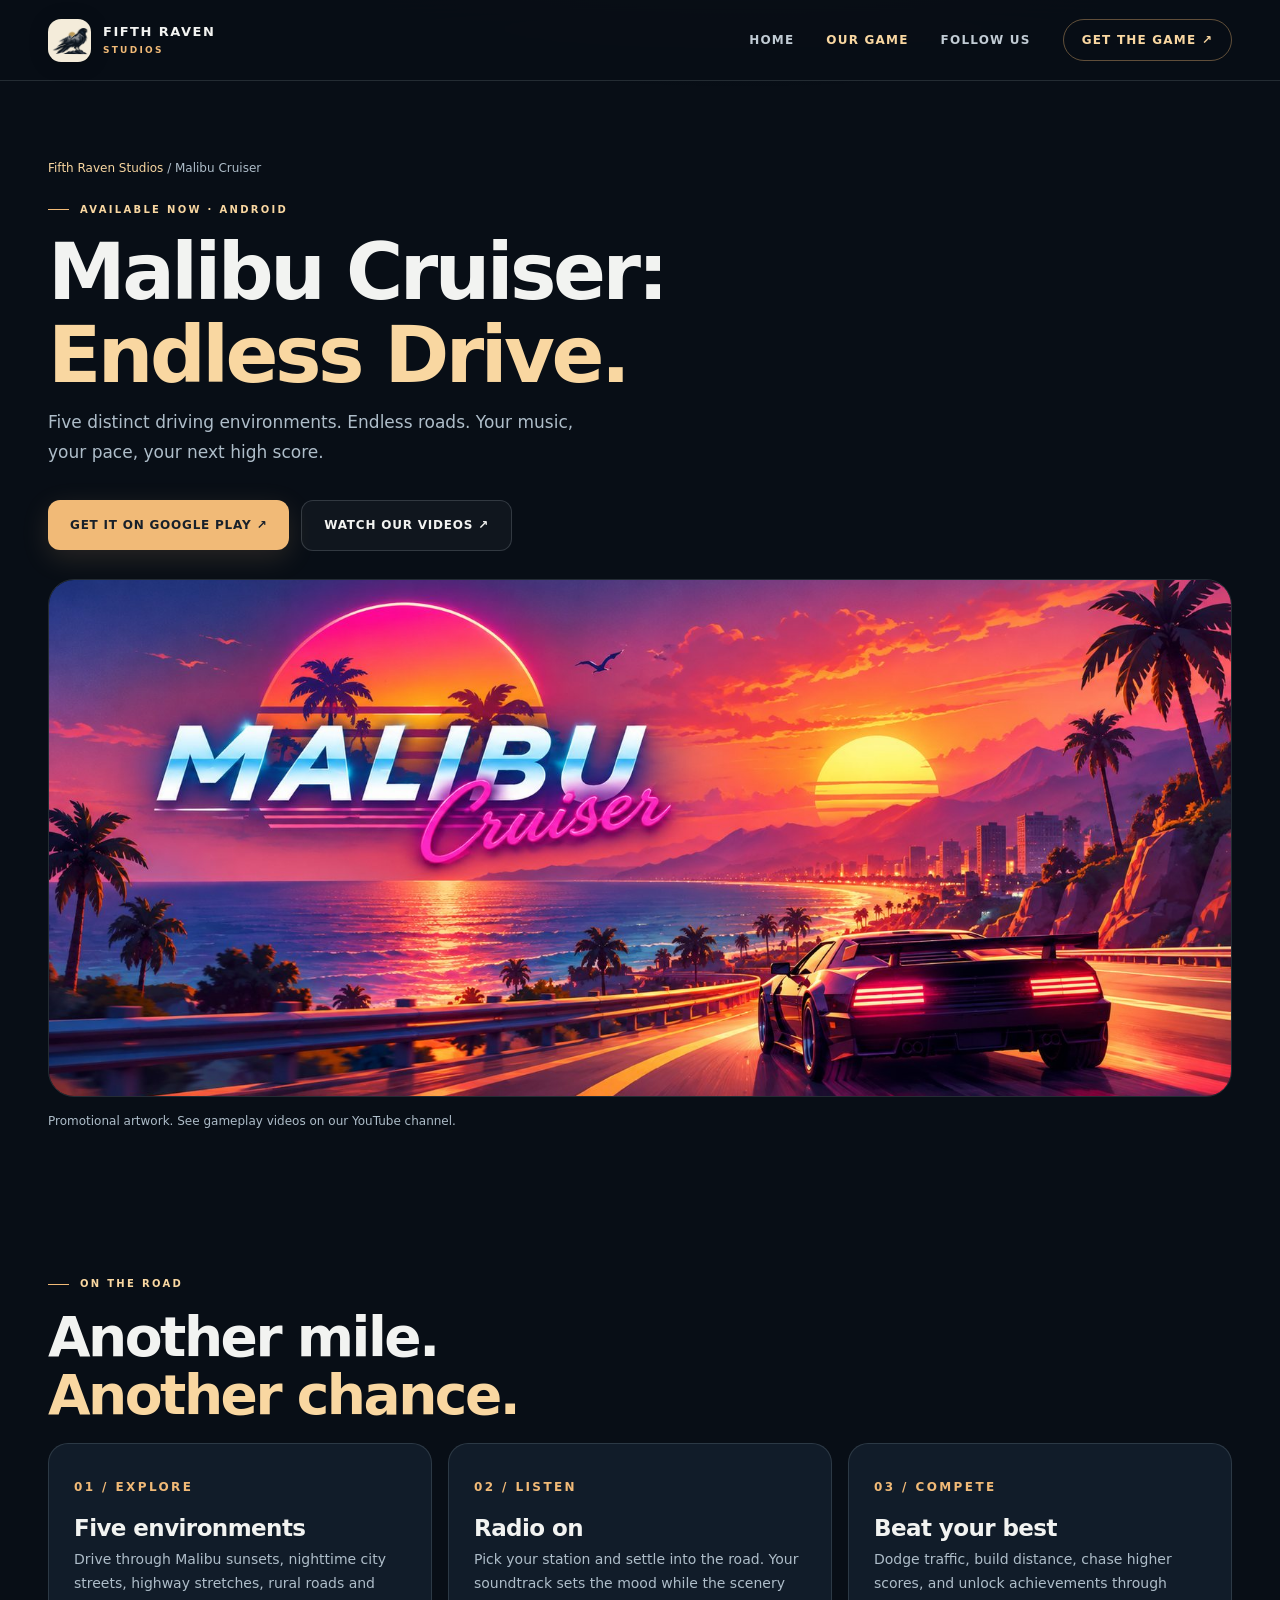
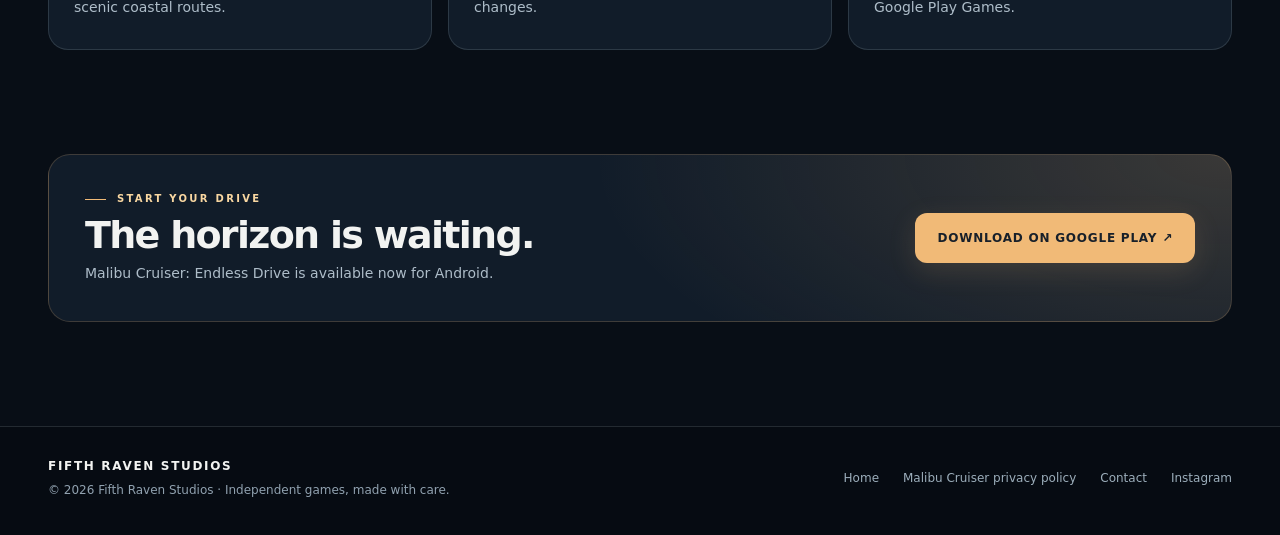
==== games/malibu-cruiser/index.html @ c34f34d5 "Add files via upload" ====
<!doctype html>
<html lang="en"><head>
<meta charset="utf-8"><meta name="viewport" content="width=device-width, initial-scale=1"><meta name="theme-color" content="#080e16">
<meta name="description" content="Malibu Cruiser: Endless Drive by Fifth Raven Studios — an atmospheric Android endless driving game with five environments, radio stations, leaderboards and achievements.">
<meta property="og:type" content="website"><meta property="og:title" content="Malibu Cruiser: Endless Drive — Fifth Raven Studios"><meta property="og:description" content="Cruise, dodge traffic, and chase the horizon in Malibu Cruiser. Available now on Google Play."><meta property="og:image" content="https://fifthraven-studios.github.io/assets/malibu-cover.jpg"><meta property="og:url" content="https://fifthraven-studios.github.io/games/malibu-cruiser/">
<link rel="canonical" href="https://fifthraven-studios.github.io/games/malibu-cruiser/"><link rel="icon" href="/assets/icon-32.png" sizes="32x32"><link rel="stylesheet" href="/assets/style.css">
<title>Malibu Cruiser: Endless Drive — Fifth Raven Studios</title>
</head><body>
<header class="site-header"><div class="container nav"><a class="brand" href="/" aria-label="Fifth Raven Studios home"><img class="brand-icon" src="/assets/icon-192.png" alt="" width="43" height="43"><span class="brand-text"><span>FIFTH RAVEN</span><span>STUDIOS</span></span></a><nav class="nav-links" aria-label="Main navigation"><a href="/">Home</a><a href="/#games" aria-current="page">Our game</a><a href="/#links">Follow us</a><a class="nav-cta" href="https://play.google.com/store/apps/details?id=com.fifthraven.malibucruiser" target="_blank" rel="noopener noreferrer">Get the game ↗</a></nav><details class="mobile-nav"><summary>Menu ☰</summary><nav class="mobile-menu" aria-label="Mobile navigation"><a href="/">Home</a><a href="/#links">Follow us</a><a href="/privacy/malibu-cruiser/">Privacy policy</a></nav></details></div></header>
<main><section class="container game-hero"><div class="breadcrumbs"><a href="/">Fifth Raven Studios</a> / Malibu Cruiser</div><div class="eyebrow">Available now · Android</div><h1>Malibu Cruiser:<br><span class="gold">Endless Drive.</span></h1><p class="lead">Five distinct driving environments. Endless roads. Your music, your pace, your next high score.</p><div class="btn-row"><a class="btn btn-primary" href="https://play.google.com/store/apps/details?id=com.fifthraven.malibucruiser" target="_blank" rel="noopener noreferrer">Get it on Google Play ↗</a><a class="btn btn-ghost" href="https://www.youtube.com/@FifthRavenStudios" target="_blank" rel="noopener noreferrer">Watch our videos ↗</a></div><div class="wide-banner"><img src="/assets/malibu-cover.jpg" alt="Malibu Cruiser promotional art showing a sunset coastline and a car on a winding highway" width="1640" height="980"></div><p class="soft" style="font-size:12px">Promotional artwork. See gameplay videos on our YouTube channel.</p></section>
<section class="container section"><div class="eyebrow">On the road</div><h2>Another mile.<br><span class="gold">Another chance.</span></h2><div class="features"><article class="feature-card"><span class="number">01 / EXPLORE</span><h3>Five environments</h3><p>Drive through Malibu sunsets, nighttime city streets, highway stretches, rural roads and scenic coastal routes.</p></article><article class="feature-card"><span class="number">02 / LISTEN</span><h3>Radio on</h3><p>Pick your station and settle into the road. Your soundtrack sets the mood while the scenery changes.</p></article><article class="feature-card"><span class="number">03 / COMPETE</span><h3>Beat your best</h3><p>Dodge traffic, build distance, chase higher scores, and unlock achievements through Google Play Games.</p></article></div></section>
<section class="container section" style="padding-top:0"><div class="cta-strip"><div><div class="eyebrow">Start your drive</div><h2>The horizon is waiting.</h2><p>Malibu Cruiser: Endless Drive is available now for Android.</p></div><a class="btn btn-primary" href="https://play.google.com/store/apps/details?id=com.fifthraven.malibucruiser" target="_blank" rel="noopener noreferrer">Download on Google Play ↗</a></div></section></main>
<footer class="site-footer"><div class="container footer-inner"><div class="footer-left"><strong>FIFTH RAVEN STUDIOS</strong>© 2026 Fifth Raven Studios · Independent games, made with care.</div><nav class="footer-links" aria-label="Footer"><a href="/">Home</a><a href="/privacy/malibu-cruiser/">Malibu Cruiser privacy policy</a><a href="mailto:fifthraven.studios@gmail.com">Contact</a><a href="https://www.instagram.com/fifthraven.studios/" target="_blank" rel="noopener noreferrer">Instagram</a></nav></div></footer>
</body></html>
---- assets/style.css ----
:root{
 color-scheme:dark; --bg:#080e16;--bg2:#0c1520;--panel:#111c29;--panel2:#162332;--line:rgba(201,217,226,.15);--text:#f2f3f1;--muted:#aebdc9;--gold:#f1ba77;--gold2:#f9d7a1;--mint:#8dcdb9;--radius:24px;--page:1184px;
}
*,*::before,*::after{box-sizing:border-box}
html{scroll-behavior:smooth}
body{margin:0;font-family:Inter,ui-sans-serif,system-ui,-apple-system,BlinkMacSystemFont,"Segoe UI",sans-serif;background:var(--bg);color:var(--text);line-height:1.56;-webkit-font-smoothing:antialiased}
body:before{content:"";position:fixed;pointer-events:none;inset:0;background:radial-gradient(ellipse 80% 38% at 58% -16%,rgba(87,128,151,.18),transparent 68%);z-index:-1}
::selection{background:var(--gold);color:var(--bg)}
a{color:inherit;text-decoration:none}
a:hover{color:var(--gold2)}
button,a{ -webkit-tap-highlight-color:transparent}
:focus-visible{outline:3px solid var(--gold);outline-offset:4px;border-radius:5px}
img{max-width:100%;display:block}
.container{width:min(calc(100% - 44px),var(--page));margin-inline:auto}
header.site-header{position:sticky;top:0;z-index:50;background:rgba(8,14,22,.9);backdrop-filter:blur(16px);border-bottom:1px solid var(--line)}
.nav{min-height:80px;display:flex;align-items:center;justify-content:space-between;gap:22px}
.brand{display:flex;align-items:center;gap:12px;flex:0 0 auto}
.brand-icon{height:43px;width:43px;object-fit:cover;border-radius:13px;box-shadow:0 2px 20px rgba(0,0,0,.2)}
.brand-text{display:flex;flex-direction:column;line-height:1.13;letter-spacing:.115em;font-size:13px;font-weight:850}
.brand-text span:last-child{letter-spacing:.25em;font-size:9px;font-weight:600;color:var(--gold);margin-top:6px}
.nav-links{display:flex;align-items:center;gap:32px}
.nav-links a{font-weight:600;font-size:12px;letter-spacing:.1em;text-transform:uppercase;color:#c1cbd4;transition:color .2s}
.nav-links a:hover,.nav-links a[aria-current=page]{color:var(--gold2)}
.nav-cta{padding:11px 18px;border:1px solid rgba(241,186,119,.38);border-radius:999px!important;color:var(--gold2)!important}
.mobile-nav{display:none;position:relative}
.mobile-nav summary{list-style:none;cursor:pointer;padding:10px 16px;background:var(--panel);border:1px solid var(--line);border-radius:10px;font-size:13px;font-weight:700}
.mobile-nav summary::-webkit-details-marker{display:none}
.mobile-menu{position:absolute;right:0;top:46px;width:210px;display:grid;gap:0;padding:8px;background:var(--panel2);border:1px solid var(--line);border-radius:14px;box-shadow:0 15px 40px #0007}
.mobile-menu a{padding:12px;font-weight:650;font-size:13px;border-radius:8px}.mobile-menu a:hover{background:#263445}
.eyebrow{display:flex;align-items:center;gap:11px;text-transform:uppercase;letter-spacing:.23em;font-weight:800;font-size:10px;color:var(--gold2)}
.eyebrow:before{content:"";width:21px;height:1px;background:var(--gold)}
h1,h2,h3,p{margin-top:0}
h1,h2,h3{line-height:1.06;letter-spacing:-.045em}
h1{font-size:clamp(45px,6.1vw,93px);font-weight:840;margin:24px 0 26px}
h2{font-size:clamp(32px,4.3vw,55px);font-weight:815;margin:16px 0 18px}
h3{font-size:23px;font-weight:780;letter-spacing:-.025em;margin-bottom:8px}
.lead{font-size:17px;line-height:1.8;color:var(--muted);max-width:550px}
.soft{color:var(--muted)}
.gold{color:var(--gold2)}
.mint{color:var(--mint)}
.btn{display:inline-flex;align-items:center;justify-content:center;gap:11px;padding:15px 22px;border-radius:12px;font-weight:800;font-size:12px;letter-spacing:.065em;text-transform:uppercase;min-height:50px;transition:transform .2s,background .2s,border .2s;white-space:nowrap}
.btn:hover{transform:translateY(-2px);color:inherit}
.btn-primary{background:var(--gold);color:#18202a;box-shadow:0 8px 28px rgba(241,186,119,.14)}
.btn-primary:hover{background:var(--gold2);color:#18202a}
.btn-ghost{background:rgba(255,255,255,.035);border:1px solid rgba(220,232,240,.17);color:var(--text)}
.btn-ghost:hover{border-color:var(--gold)}
.btn svg,.social-icon svg{width:19px;height:19px;flex-shrink:0}
.btn-row{display:flex;align-items:center;gap:12px;flex-wrap:wrap;margin-top:32px}
.hero{display:grid;grid-template-columns:.96fr 1.04fr;gap:45px;align-items:center;padding:100px 0 100px}
.hero h1 span{display:block}
.hero .lead{margin-bottom:0}
.hero-art{position:relative;min-height:480px;isolation:isolate}
.hero-art::after{content:"";position:absolute;inset:20px -12px -15px 23px;border:1px solid rgba(241,186,119,.25);border-radius:32px;z-index:-1}
.poster{position:absolute;inset:0;border-radius:25px;background:#1e243b;overflow:hidden;box-shadow:0 28px 80px rgba(0,0,0,.40)}
.poster img{width:100%;height:100%;object-fit:cover;object-position:62% center}
.poster:after{content:"";position:absolute;inset:0;background:linear-gradient(0deg,rgba(6,10,18,.88) 0%,transparent 50%)}
.poster-sticker{position:absolute;z-index:2;top:22px;left:22px;background:rgba(8,14,22,.76);border:1px solid rgba(255,255,255,.2);border-radius:999px;padding:9px 13px;font-size:10px;font-weight:780;letter-spacing:.16em;text-transform:uppercase;backdrop-filter:blur(9px)}
.poster-bottom{position:absolute;z-index:2;bottom:28px;left:27px;right:24px;display:flex;justify-content:space-between;gap:10px;align-items:end}
.poster-bottom strong{font-size:24px;letter-spacing:-.035em}.poster-bottom small{display:block;color:#d6dee5;font-size:12px;margin-top:4px}
.circle-arrow{width:43px;height:43px;flex:0 0 43px;border:1px solid #ffffff8c;border-radius:50%;display:grid;place-items:center;background:rgba(255,255,255,.1);font-size:22px}
.metrics{padding:22px 0 28px;border-top:1px solid var(--line);border-bottom:1px solid var(--line);display:flex;gap:35px;justify-content:space-between}
.metric{display:flex;align-items:center;gap:14px}.metric-value{font-size:25px;font-weight:850;color:var(--gold2)}.metric-copy{font-size:11px;line-height:1.55;text-transform:uppercase;letter-spacing:.12em;color:var(--muted);font-weight:650}
.section{padding:104px 0}
.section-heading{display:flex;align-items:flex-end;justify-content:space-between;gap:25px;margin-bottom:30px}.section-heading p{color:var(--muted);max-width:340px;font-size:14px;margin:0 0 10px}
.game-feature{display:grid;grid-template-columns:1.12fr .88fr;min-height:480px;border:1px solid var(--line);border-radius:26px;overflow:hidden;background:var(--panel)}
.game-img{position:relative;min-height:390px}.game-img img{width:100%;height:100%;object-fit:cover;object-position:center}
.game-img:after{content:"";position:absolute;inset:0;background:linear-gradient(0deg,rgba(5,9,14,.43),transparent 65%)}
.game-copy{padding:clamp(25px,4vw,58px);display:flex;flex-direction:column;justify-content:center}
.game-copy .label{color:var(--mint);font-weight:800;text-transform:uppercase;letter-spacing:.2em;font-size:11px;margin-bottom:18px}
.game-copy p{color:var(--muted);line-height:1.75;margin-bottom:12px}
.pills{display:flex;gap:8px;flex-wrap:wrap;margin-top:15px}.pill{border:1px solid rgba(255,255,255,.13);color:#ccd9e0;border-radius:50px;padding:7px 11px;font-size:11px;letter-spacing:.025em}
.game-copy .btn-row{margin-top:24px}
.link-grid{display:grid;grid-template-columns:repeat(2,1fr);gap:15px}
.social-link{display:flex;align-items:center;gap:16px;min-height:92px;border:1px solid var(--line);border-radius:17px;padding:18px 21px;background:linear-gradient(124deg,rgba(255,255,255,.035),rgba(255,255,255,.015));transition:transform .2s,border-color .2s}
.social-link:hover{transform:translateY(-3px);border-color:rgba(241,186,119,.5);color:var(--text)}
.social-icon{width:50px;height:50px;flex:0 0 50px;display:grid;place-items:center;border:1px solid var(--line);border-radius:13px;background:#1b2838;color:var(--gold2)}
.social-icon svg{width:23px;height:23px}
.social-copy{flex:1}.social-copy strong{display:block;font-size:16px;line-height:1.25}.social-copy small{display:block;font-size:12px;color:var(--muted);margin-top:5px;word-break:break-word}.social-arrow{font-size:22px;color:var(--gold)}
.about{display:grid;grid-template-columns:1fr .82fr;align-items:center;gap:66px}
.about-art{padding:36px;background:linear-gradient(140deg,#f4eee0,#e2dfd1);border-radius:26px;min-height:280px;display:grid;place-items:center;overflow:hidden}
.about-art img{width:100%;max-height:260px;object-fit:contain}
.about p{color:var(--muted);font-size:15px;line-height:1.8}
.about .emphasis{color:var(--text);font-weight:650}
footer.site-footer{border-top:1px solid var(--line);padding:30px 0 36px;background:#060b12}
.footer-inner{display:flex;justify-content:space-between;gap:25px;align-items:center}
.footer-left{font-size:12px;color:#91a2b0}.footer-left strong{font-size:12px;display:block;letter-spacing:.14em;color:var(--text);margin-bottom:5px}
.footer-links{display:flex;gap:24px;flex-wrap:wrap}.footer-links a{font-size:12px;color:#9caebb}.footer-links a:hover{color:var(--gold)}
.game-hero{padding:78px 0 30px}.breadcrumbs{font-size:12px;color:var(--muted);margin-bottom:24px}.breadcrumbs a{color:var(--gold2)}
.game-hero h1{margin:14px 0 10px;max-width:900px}.game-hero .lead{margin:0 0 20px}
.wide-banner{aspect-ratio:16/7;min-height:280px;border-radius:26px;overflow:hidden;border:1px solid var(--line);margin:28px 0 15px}.wide-banner img{width:100%;height:100%;object-fit:cover;object-position:center}
.features{display:grid;grid-template-columns:repeat(3,1fr);gap:16px}.feature-card{border:1px solid var(--line);border-radius:20px;padding:30px 25px;background:var(--panel)}.feature-card .number{color:var(--gold);font-weight:850;font-size:12px;letter-spacing:.2em}.feature-card h3{margin-top:17px}.feature-card p{color:var(--muted);font-size:14px;line-height:1.7;margin-bottom:0}
.cta-strip{border:1px solid rgba(241,186,119,.2);border-radius:22px;padding:36px;background:radial-gradient(ellipse 60% 190% at 100% 0%,rgba(241,186,119,.18),transparent 90%),var(--panel);display:flex;align-items:center;gap:30px;justify-content:space-between}.cta-strip h2{font-size:clamp(24px,3vw,38px);margin:8px 0}.cta-strip p{font-size:14px;color:var(--muted);margin:0}
.legal{max-width:800px;padding:65px 0 110px}.legal h1{font-size:clamp(36px,5vw,65px)}.legal p{color:var(--muted);line-height:1.8}
.visually-hidden{position:absolute!important;clip:rect(0,0,0,0);height:1px;width:1px;overflow:hidden;white-space:nowrap}
@media(max-width:1040px){.hero{gap:32px}.hero-art{min-height:440px}.about{gap:35px}.game-feature{grid-template-columns:1fr 1fr}}
@media(max-width:800px){.container{width:min(calc(100% - 32px),var(--page))}.nav{min-height:70px}.nav-links{display:none}.mobile-nav{display:block}.hero{grid-template-columns:1fr;padding:60px 0 52px;gap:40px}.hero h1{font-size:clamp(50px,9vw,73px)}.hero-art{min-height:380px}.metrics{flex-wrap:wrap;gap:20px}.metric{flex:1 1 170px}.section{padding:76px 0}.game-feature{grid-template-columns:1fr}.game-img{min-height:350px}.game-copy{padding:35px}.about{grid-template-columns:1fr}.about-art{order:2}.features{grid-template-columns:1fr}.footer-inner{align-items:flex-start;flex-direction:column}}
@media(max-width:580px){.brand-text{font-size:12px}.brand-icon{width:39px;height:39px}.hero{padding:48px 0 45px}.hero h1{font-size:clamp(47px,11.3vw,68px);margin:19px 0}.hero .lead{font-size:15px;line-height:1.75}.hero-art{min-height:350px}.poster-bottom strong{font-size:21px}.metrics{gap:14px;padding:22px 0}.metric{flex:1 1 110px;align-items:flex-start;gap:10px}.metric-value{font-size:19px}.metric-copy{font-size:9px}.section{padding:65px 0}.section-heading{display:block}.section-heading p{margin-top:8px}.link-grid{grid-template-columns:1fr}.social-link{min-height:76px;padding:13px 15px}.social-icon{width:45px;height:45px;flex-basis:45px}.about-art{padding:15px;min-height:210px}.wide-banner{min-height:200px;aspect-ratio:4/3}.game-hero{padding:48px 0 15px}.game-hero h1{font-size:clamp(48px,10vw,68px)}.cta-strip{align-items:flex-start;flex-direction:column;padding:26px}.btn-row .btn{width:100%}.btn{font-size:11px}.game-img{min-height:260px}}
@media(prefers-reduced-motion:reduce){html{scroll-behavior:auto}.btn,.social-link{transition:none}}
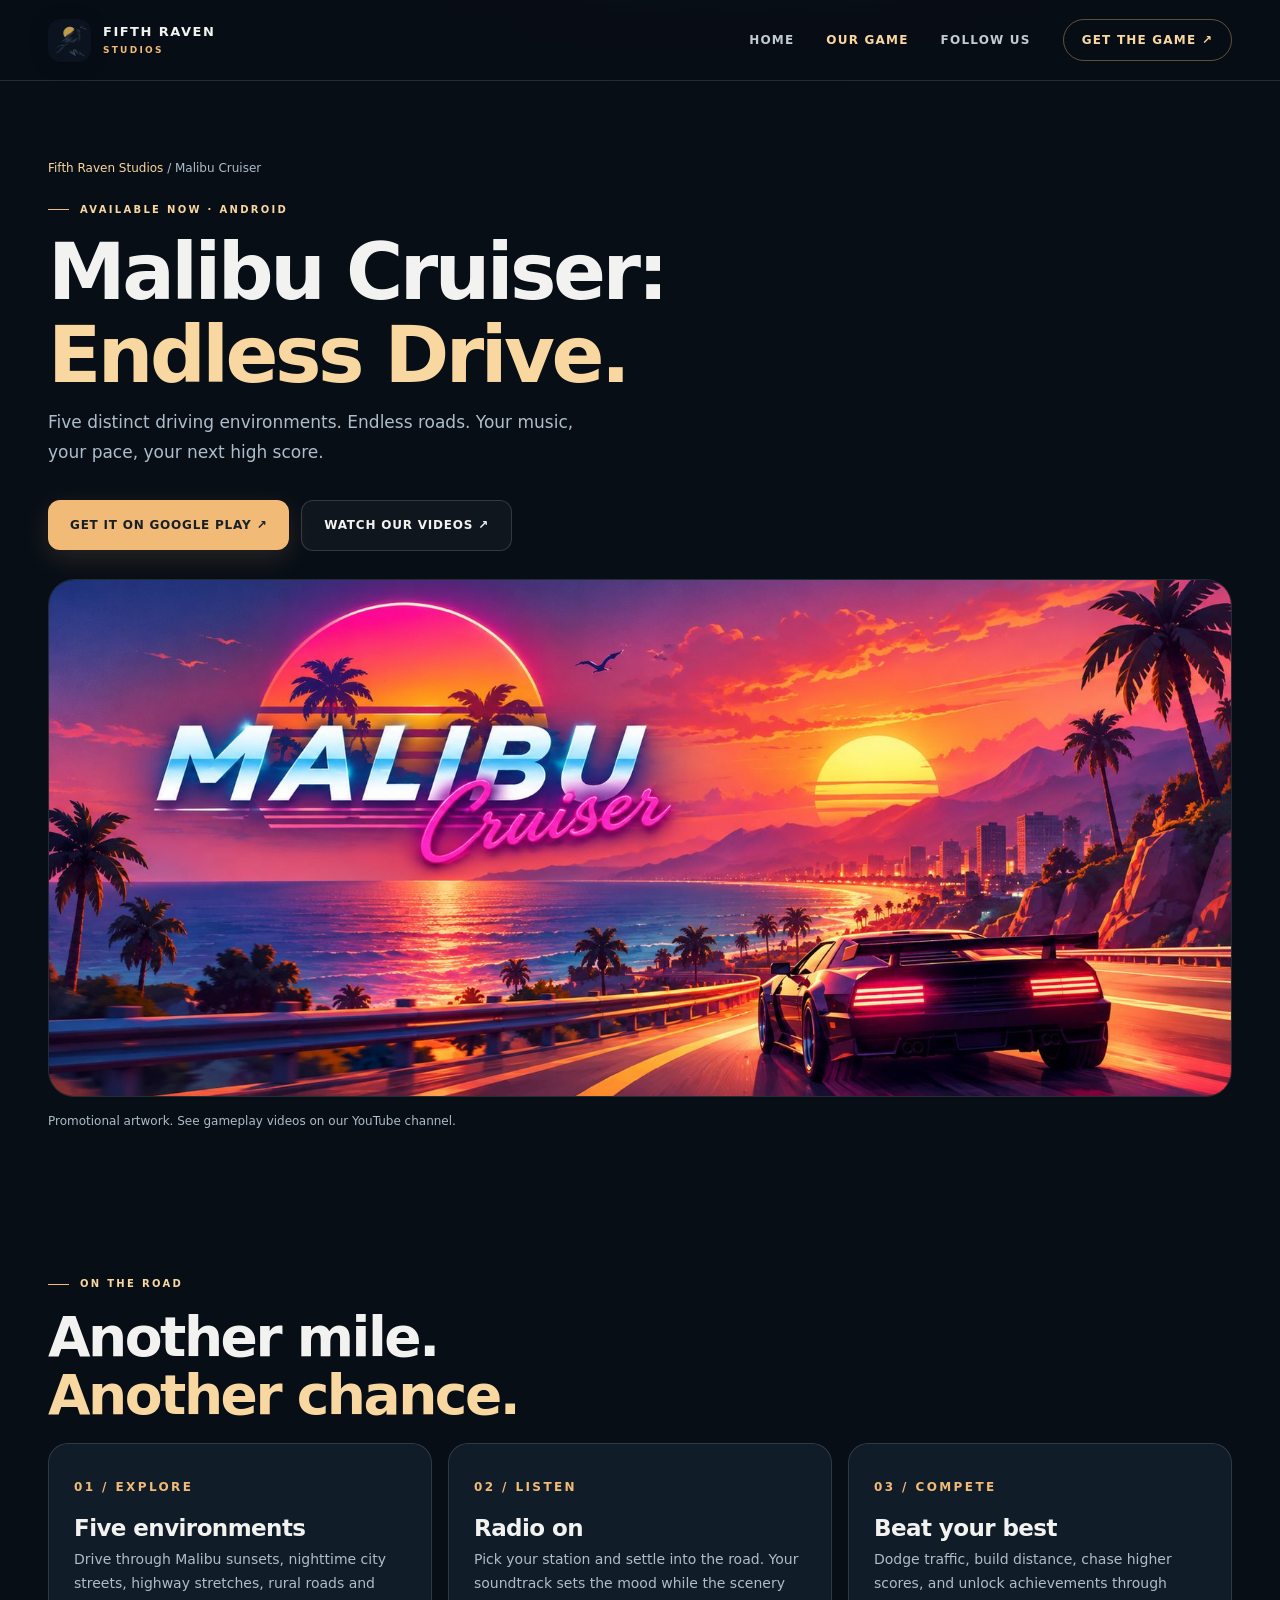
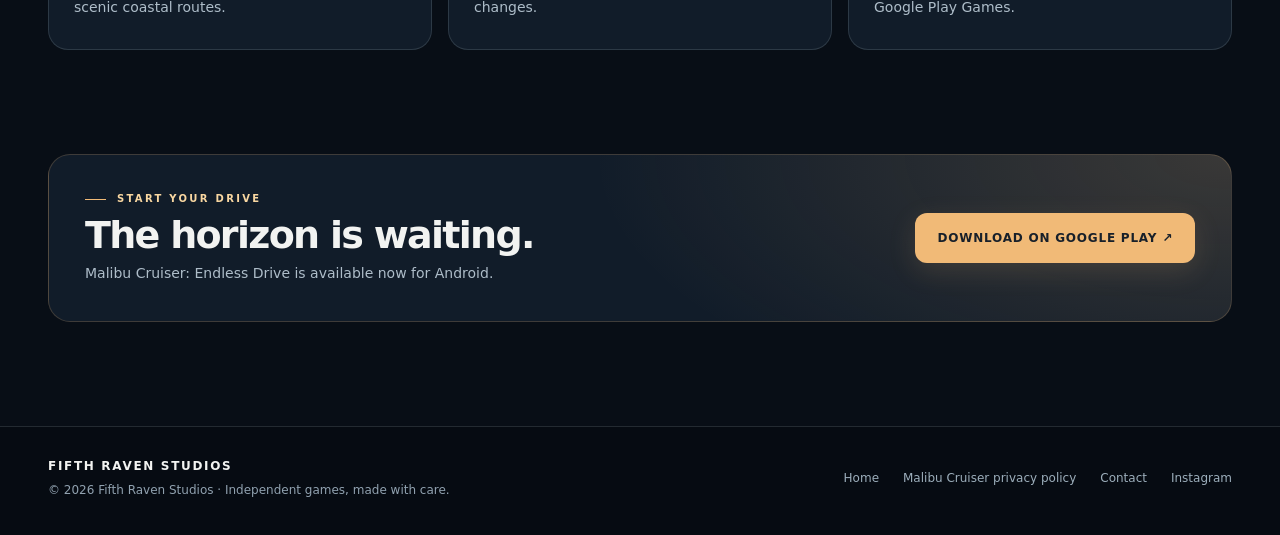
==== commit b601ef56: "Add files via upload" ====
--- a/games/malibu-cruiser/index.html
+++ b/games/malibu-cruiser/index.html
@@ -3,10 +3,10 @@
 <meta charset="utf-8"><meta name="viewport" content="width=device-width, initial-scale=1"><meta name="theme-color" content="#080e16">
 <meta name="description" content="Malibu Cruiser: Endless Drive by Fifth Raven Studios — an atmospheric Android endless driving game with five environments, radio stations, leaderboards and achievements.">
 <meta property="og:type" content="website"><meta property="og:title" content="Malibu Cruiser: Endless Drive — Fifth Raven Studios"><meta property="og:description" content="Cruise, dodge traffic, and chase the horizon in Malibu Cruiser. Available now on Google Play."><meta property="og:image" content="https://fifthraven-studios.github.io/assets/malibu-cover.jpg"><meta property="og:url" content="https://fifthraven-studios.github.io/games/malibu-cruiser/">
-<link rel="canonical" href="https://fifthraven-studios.github.io/games/malibu-cruiser/"><link rel="icon" href="/assets/icon-32.png" sizes="32x32"><link rel="stylesheet" href="/assets/style.css">
+<link rel="canonical" href="https://fifthraven-studios.github.io/games/malibu-cruiser/"><link rel="icon" href="/assets/icon-32.png?v=official" sizes="32x32"><link rel="stylesheet" href="/assets/style.css">
 <title>Malibu Cruiser: Endless Drive — Fifth Raven Studios</title>
 </head><body>
-<header class="site-header"><div class="container nav"><a class="brand" href="/" aria-label="Fifth Raven Studios home"><img class="brand-icon" src="/assets/icon-192.png" alt="" width="43" height="43"><span class="brand-text"><span>FIFTH RAVEN</span><span>STUDIOS</span></span></a><nav class="nav-links" aria-label="Main navigation"><a href="/">Home</a><a href="/#games" aria-current="page">Our game</a><a href="/#links">Follow us</a><a class="nav-cta" href="https://play.google.com/store/apps/details?id=com.fifthraven.malibucruiser" target="_blank" rel="noopener noreferrer">Get the game ↗</a></nav><details class="mobile-nav"><summary>Menu ☰</summary><nav class="mobile-menu" aria-label="Mobile navigation"><a href="/">Home</a><a href="/#links">Follow us</a><a href="/privacy/malibu-cruiser/">Privacy policy</a></nav></details></div></header>
+<header class="site-header"><div class="container nav"><a class="brand" href="/" aria-label="Fifth Raven Studios home"><img class="brand-icon" src="/assets/icon-192.png?v=official" alt="" width="43" height="43"><span class="brand-text"><span>FIFTH RAVEN</span><span>STUDIOS</span></span></a><nav class="nav-links" aria-label="Main navigation"><a href="/">Home</a><a href="/#games" aria-current="page">Our game</a><a href="/#links">Follow us</a><a class="nav-cta" href="https://play.google.com/store/apps/details?id=com.fifthraven.malibucruiser" target="_blank" rel="noopener noreferrer">Get the game ↗</a></nav><details class="mobile-nav"><summary>Menu ☰</summary><nav class="mobile-menu" aria-label="Mobile navigation"><a href="/">Home</a><a href="/#links">Follow us</a><a href="/privacy/malibu-cruiser/">Privacy policy</a></nav></details></div></header>
 <main><section class="container game-hero"><div class="breadcrumbs"><a href="/">Fifth Raven Studios</a> / Malibu Cruiser</div><div class="eyebrow">Available now · Android</div><h1>Malibu Cruiser:<br><span class="gold">Endless Drive.</span></h1><p class="lead">Five distinct driving environments. Endless roads. Your music, your pace, your next high score.</p><div class="btn-row"><a class="btn btn-primary" href="https://play.google.com/store/apps/details?id=com.fifthraven.malibucruiser" target="_blank" rel="noopener noreferrer">Get it on Google Play ↗</a><a class="btn btn-ghost" href="https://www.youtube.com/@FifthRavenStudios" target="_blank" rel="noopener noreferrer">Watch our videos ↗</a></div><div class="wide-banner"><img src="/assets/malibu-cover.jpg" alt="Malibu Cruiser promotional art showing a sunset coastline and a car on a winding highway" width="1640" height="980"></div><p class="soft" style="font-size:12px">Promotional artwork. See gameplay videos on our YouTube channel.</p></section>
 <section class="container section"><div class="eyebrow">On the road</div><h2>Another mile.<br><span class="gold">Another chance.</span></h2><div class="features"><article class="feature-card"><span class="number">01 / EXPLORE</span><h3>Five environments</h3><p>Drive through Malibu sunsets, nighttime city streets, highway stretches, rural roads and scenic coastal routes.</p></article><article class="feature-card"><span class="number">02 / LISTEN</span><h3>Radio on</h3><p>Pick your station and settle into the road. Your soundtrack sets the mood while the scenery changes.</p></article><article class="feature-card"><span class="number">03 / COMPETE</span><h3>Beat your best</h3><p>Dodge traffic, build distance, chase higher scores, and unlock achievements through Google Play Games.</p></article></div></section>
 <section class="container section" style="padding-top:0"><div class="cta-strip"><div><div class="eyebrow">Start your drive</div><h2>The horizon is waiting.</h2><p>Malibu Cruiser: Endless Drive is available now for Android.</p></div><a class="btn btn-primary" href="https://play.google.com/store/apps/details?id=com.fifthraven.malibucruiser" target="_blank" rel="noopener noreferrer">Download on Google Play ↗</a></div></section></main>
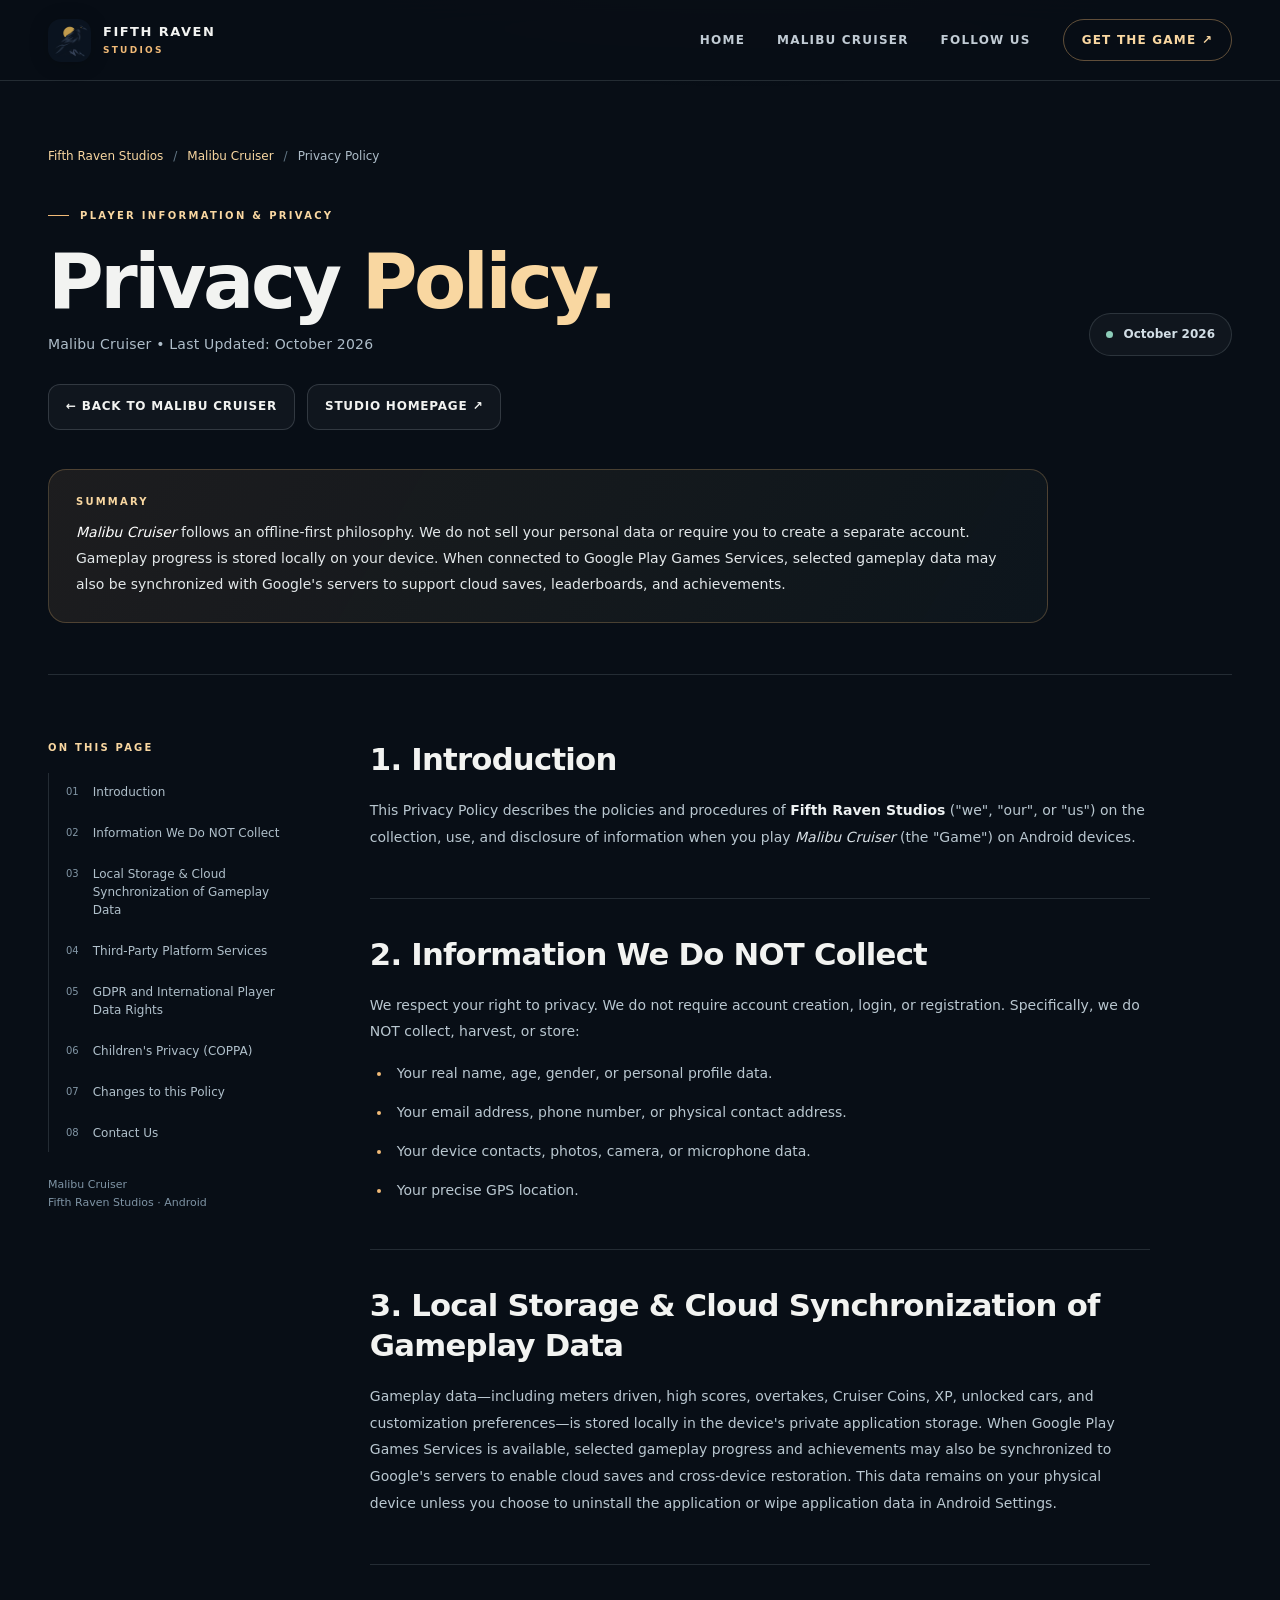
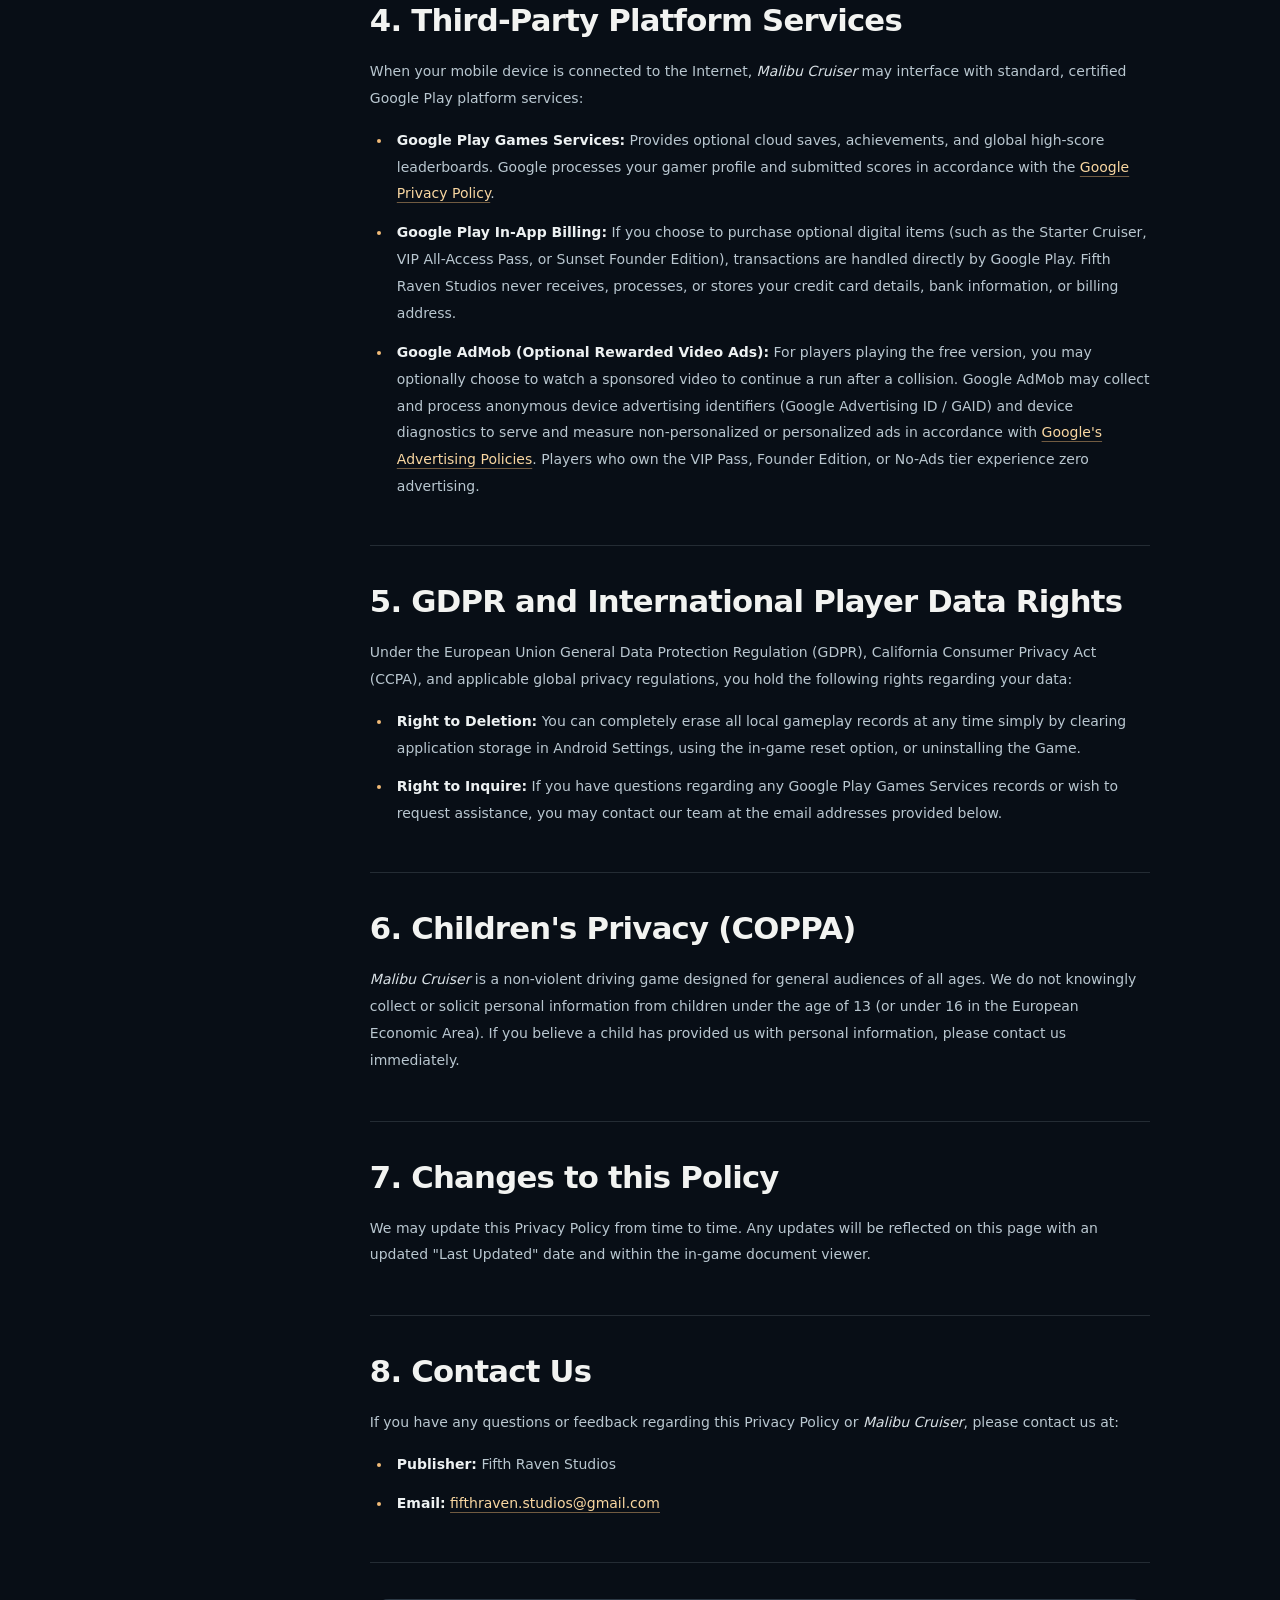
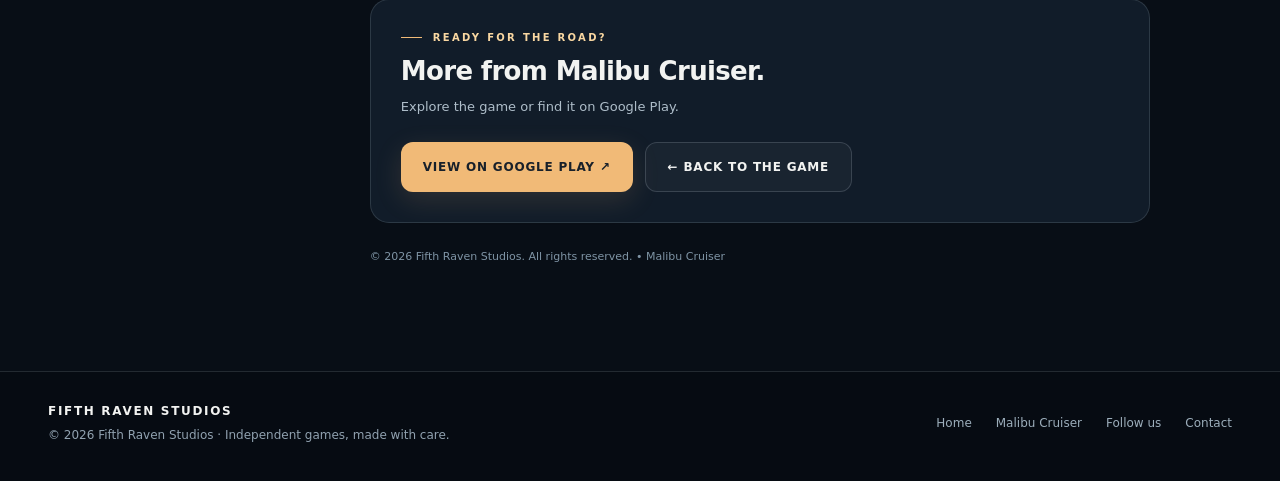
==== commit fc30ff0b: "Update index.html" ====
--- a/games/malibu-cruiser/index.html
+++ b/games/malibu-cruiser/index.html
@@ -1,14 +1,116 @@
 <!doctype html>
-<html lang="en"><head>
-<meta charset="utf-8"><meta name="viewport" content="width=device-width, initial-scale=1"><meta name="theme-color" content="#080e16">
-<meta name="description" content="Malibu Cruiser: Endless Drive by Fifth Raven Studios — an atmospheric Android endless driving game with five environments, radio stations, leaderboards and achievements.">
-<meta property="og:type" content="website"><meta property="og:title" content="Malibu Cruiser: Endless Drive — Fifth Raven Studios"><meta property="og:description" content="Cruise, dodge traffic, and chase the horizon in Malibu Cruiser. Available now on Google Play."><meta property="og:image" content="https://fifthraven-studios.github.io/assets/malibu-cover.jpg"><meta property="og:url" content="https://fifthraven-studios.github.io/games/malibu-cruiser/">
-<link rel="canonical" href="https://fifthraven-studios.github.io/games/malibu-cruiser/"><link rel="icon" href="/assets/icon-32.png?v=official" sizes="32x32"><link rel="stylesheet" href="/assets/style.css">
-<title>Malibu Cruiser: Endless Drive — Fifth Raven Studios</title>
-</head><body>
-<header class="site-header"><div class="container nav"><a class="brand" href="/" aria-label="Fifth Raven Studios home"><img class="brand-icon" src="/assets/icon-192.png?v=official" alt="" width="43" height="43"><span class="brand-text"><span>FIFTH RAVEN</span><span>STUDIOS</span></span></a><nav class="nav-links" aria-label="Main navigation"><a href="/">Home</a><a href="/#games" aria-current="page">Our game</a><a href="/#links">Follow us</a><a class="nav-cta" href="https://play.google.com/store/apps/details?id=com.fifthraven.malibucruiser" target="_blank" rel="noopener noreferrer">Get the game ↗</a></nav><details class="mobile-nav"><summary>Menu ☰</summary><nav class="mobile-menu" aria-label="Mobile navigation"><a href="/">Home</a><a href="/#links">Follow us</a><a href="/privacy/malibu-cruiser/">Privacy policy</a></nav></details></div></header>
-<main><section class="container game-hero"><div class="breadcrumbs"><a href="/">Fifth Raven Studios</a> / Malibu Cruiser</div><div class="eyebrow">Available now · Android</div><h1>Malibu Cruiser:<br><span class="gold">Endless Drive.</span></h1><p class="lead">Five distinct driving environments. Endless roads. Your music, your pace, your next high score.</p><div class="btn-row"><a class="btn btn-primary" href="https://play.google.com/store/apps/details?id=com.fifthraven.malibucruiser" target="_blank" rel="noopener noreferrer">Get it on Google Play ↗</a><a class="btn btn-ghost" href="https://www.youtube.com/@FifthRavenStudios" target="_blank" rel="noopener noreferrer">Watch our videos ↗</a></div><div class="wide-banner"><img src="/assets/malibu-cover.jpg" alt="Malibu Cruiser promotional art showing a sunset coastline and a car on a winding highway" width="1640" height="980"></div><p class="soft" style="font-size:12px">Promotional artwork. See gameplay videos on our YouTube channel.</p></section>
-<section class="container section"><div class="eyebrow">On the road</div><h2>Another mile.<br><span class="gold">Another chance.</span></h2><div class="features"><article class="feature-card"><span class="number">01 / EXPLORE</span><h3>Five environments</h3><p>Drive through Malibu sunsets, nighttime city streets, highway stretches, rural roads and scenic coastal routes.</p></article><article class="feature-card"><span class="number">02 / LISTEN</span><h3>Radio on</h3><p>Pick your station and settle into the road. Your soundtrack sets the mood while the scenery changes.</p></article><article class="feature-card"><span class="number">03 / COMPETE</span><h3>Beat your best</h3><p>Dodge traffic, build distance, chase higher scores, and unlock achievements through Google Play Games.</p></article></div></section>
-<section class="container section" style="padding-top:0"><div class="cta-strip"><div><div class="eyebrow">Start your drive</div><h2>The horizon is waiting.</h2><p>Malibu Cruiser: Endless Drive is available now for Android.</p></div><a class="btn btn-primary" href="https://play.google.com/store/apps/details?id=com.fifthraven.malibucruiser" target="_blank" rel="noopener noreferrer">Download on Google Play ↗</a></div></section></main>
-<footer class="site-footer"><div class="container footer-inner"><div class="footer-left"><strong>FIFTH RAVEN STUDIOS</strong>© 2026 Fifth Raven Studios · Independent games, made with care.</div><nav class="footer-links" aria-label="Footer"><a href="/">Home</a><a href="/privacy/malibu-cruiser/">Malibu Cruiser privacy policy</a><a href="mailto:fifthraven.studios@gmail.com">Contact</a><a href="https://www.instagram.com/fifthraven.studios/" target="_blank" rel="noopener noreferrer">Instagram</a></nav></div></footer>
-</body></html>
+<html lang="en">
+<head>
+  <meta charset="utf-8">
+  <meta name="viewport" content="width=device-width, initial-scale=1">
+  <meta name="theme-color" content="#080e16">
+  <meta name="description" content="Privacy Policy for Malibu Cruiser: Endless Drive by Fifth Raven Studios. Information about local storage, Google Play services, optional purchases, and rewarded ads.">
+  <meta property="og:type" content="website">
+  <meta property="og:title" content="Malibu Cruiser Privacy Policy — Fifth Raven Studios">
+  <meta property="og:description" content="Read the Malibu Cruiser privacy policy and how gameplay data and third-party platform services are handled.">
+  <meta property="og:url" content="https://fifthraven-studios.github.io/privacy/malibu-cruiser/">
+  <link rel="canonical" href="https://fifthraven-studios.github.io/privacy/malibu-cruiser/">
+  <link rel="icon" href="/assets/icon-32.png?v=official" sizes="32x32">
+  <link rel="apple-touch-icon" href="/assets/icon-192.png?v=official">
+  <link rel="stylesheet" href="/assets/style.css">
+  <title>Malibu Cruiser Privacy Policy — Fifth Raven Studios</title>
+  <style>
+  /* Page-specific styling; shares the rest of the site's /assets/style.css. */
+  .policy-hero{padding:66px 0 51px;border-bottom:1px solid var(--line)}
+  .policy-breadcrumbs{display:flex;align-items:center;flex-wrap:wrap;gap:10px;color:var(--muted);font-size:12px;margin-bottom:42px}
+  .policy-breadcrumbs a{color:var(--gold2)}
+  .policy-breadcrumbs .sep{color:#637786}
+  .policy-title-row{display:flex;align-items:flex-end;justify-content:space-between;gap:28px}
+  .policy-hero h1{font-size:clamp(43px,6vw,76px);margin:19px 0 11px}
+  .policy-subtitle{font-size:14px;color:var(--muted);margin:0;letter-spacing:.015em}
+  .policy-updated{display:inline-flex;gap:10px;align-items:center;padding:11px 16px;background:rgba(255,255,255,.035);border:1px solid var(--line);border-radius:999px;white-space:nowrap;color:#d2dee6;font-size:12px;font-weight:650}
+  .policy-updated:before{content:"";width:7px;height:7px;border-radius:50%;background:var(--mint);flex-shrink:0}
+  .policy-actions{display:flex;flex-wrap:wrap;gap:12px;margin-top:28px}
+  .policy-actions .btn{min-height:46px;padding:12px 17px}
+  .policy-summary{margin-top:39px;background:linear-gradient(120deg,rgba(241,186,119,.09),rgba(141,205,185,.04));border:1px solid rgba(241,186,119,.24);border-radius:18px;padding:24px 27px;max-width:1000px}
+  .policy-summary-label{font-size:10px;font-weight:850;letter-spacing:.22em;text-transform:uppercase;color:var(--gold2);margin-bottom:11px}
+  .policy-summary p{margin:0;color:#e2e7e9;font-size:14px;line-height:1.85}
+  .policy-summary em{color:#fff}
+  .policy-layout{display:grid;grid-template-columns:245px minmax(0,1fr);gap:clamp(35px,6vw,100px);padding:65px 0 105px;align-items:start}
+  .policy-aside{position:sticky;top:111px}
+  .policy-aside-title{font-size:10px;letter-spacing:.22em;text-transform:uppercase;font-weight:850;color:var(--gold2);margin:0 0 17px}
+  .policy-toc{display:flex;flex-direction:column;gap:3px;border-left:1px solid var(--line)}
+  .policy-toc a{display:flex;gap:14px;align-items:start;padding:10px 12px 10px 16px;color:#b0c0cb;font-size:12px;line-height:1.5;border-left:2px solid transparent;margin-left:-1px;transition:color .2s,border-color .2s,background .2s}
+  .policy-toc a:hover,.policy-toc a:focus-visible{color:var(--gold2);border-left-color:var(--gold);background:rgba(255,255,255,.025)}
+  .policy-nav-index{font-size:10px;line-height:1.8;color:#8296a5;font-variant-numeric:tabular-nums}
+  .policy-aside-note{font-size:11px;line-height:1.7;color:#7f94a5;margin-top:24px}
+  .policy-body{min-width:0;max-width:780px}
+  .policy-section{scroll-margin-top:114px;padding-bottom:33px;margin-bottom:36px;border-bottom:1px solid var(--line)}
+  .policy-section:last-child{border-bottom:0;margin-bottom:0}
+  .policy-section h2{font-size:clamp(23px,2.4vw,31px);letter-spacing:-.025em;line-height:1.3;margin:0 0 17px}
+  .policy-section p,.policy-section li{font-size:14px;line-height:1.92;color:#b9c7d0}
+  .policy-section p{margin:0 0 14px}
+  .policy-section ul{margin:15px 0 0;padding:0 0 0 22px}
+  .policy-section li{padding-left:5px;margin-bottom:12px}
+  .policy-section li::marker{color:var(--gold)}
+  .policy-section strong{color:#edf1f2;font-weight:720}
+  .policy-section em{color:#d9e1e6}
+  .policy-section a{color:var(--gold2);text-decoration:underline;text-decoration-color:rgba(241,186,119,.45);text-underline-offset:4px}
+  .policy-section a:hover{text-decoration-color:var(--gold2)}
+  .policy-end{margin-top:12px;border:1px solid var(--line);background:var(--panel);padding:30px;border-radius:19px}
+  .policy-end .eyebrow{margin-bottom:13px}
+  .policy-end h2{font-size:26px;letter-spacing:-.025em;margin:0 0 10px}
+  .policy-end p{font-size:13px;line-height:1.75;color:var(--muted);margin:0}
+  .policy-end .btn-row{margin-top:23px}
+  .policy-copyright{margin-top:25px;font-size:11px;color:#7f94a5;line-height:1.6}
+  @media(max-width:840px){.policy-layout{grid-template-columns:1fr;gap:40px;padding-top:44px}.policy-aside{position:static}.policy-toc{display:grid;grid-template-columns:1fr 1fr;gap:3px 10px}.policy-aside-note{display:none}.policy-title-row{align-items:start;flex-direction:column;gap:17px}}
+  @media(max-width:580px){.policy-hero{padding:33px 0 35px}.policy-breadcrumbs{margin-bottom:28px;font-size:11px}.policy-hero h1{font-size:clamp(42px,11vw,61px)}.policy-summary{padding:20px 19px;margin-top:27px}.policy-actions .btn{width:100%}.policy-toc{grid-template-columns:1fr}.policy-section h2{font-size:24px}.policy-end{padding:23px 20px}.policy-end .btn{width:100%}.policy-layout{padding-bottom:70px}}
+  @media(prefers-reduced-motion:reduce){.policy-toc a{transition:none}}
+  </style>
+</head>
+<body>
+<a href="#policy-content" class="visually-hidden">Skip to privacy policy content</a>
+<header class="site-header"><div class="container nav">
+  <a class="brand" href="/" aria-label="Fifth Raven Studios home"><img class="brand-icon" src="/assets/icon-192.png?v=official" alt="" width="43" height="43"><span class="brand-text"><span>FIFTH RAVEN</span><span>STUDIOS</span></span></a>
+  <nav class="nav-links" aria-label="Main navigation"><a href="/">Home</a><a href="/games/malibu-cruiser/">Malibu Cruiser</a><a href="/#links">Follow us</a><a class="nav-cta" href="https://play.google.com/store/apps/details?id=com.fifthraven.malibucruiser" target="_blank" rel="noopener noreferrer">Get the game ↗</a></nav>
+  <details class="mobile-nav"><summary>Menu ☰</summary><nav class="mobile-menu" aria-label="Mobile navigation"><a href="/">Home</a><a href="/games/malibu-cruiser/">Malibu Cruiser</a><a href="/#links">Follow us</a><a href="mailto:fifthraven.studios@gmail.com">Contact</a></nav></details>
+</div></header>
+<main>
+ <div class="container policy-hero">
+  <nav class="policy-breadcrumbs" aria-label="Breadcrumb"><a href="/">Fifth Raven Studios</a><span class="sep">/</span><a href="/games/malibu-cruiser/">Malibu Cruiser</a><span class="sep">/</span><span aria-current="page">Privacy Policy</span></nav>
+  <div class="policy-title-row"><div><div class="eyebrow">Player information &amp; privacy</div><h1>Privacy <span class="gold">Policy.</span></h1><p class="policy-subtitle">Malibu Cruiser • Last Updated: October 2026</p></div><span class="policy-updated">October 2026</span></div>
+  <div class="policy-actions"><a class="btn btn-ghost" href="/games/malibu-cruiser/">← Back to Malibu Cruiser</a><a class="btn btn-ghost" href="/">Studio homepage ↗</a></div>
+  <aside class="policy-summary" aria-label="Privacy summary"><div class="policy-summary-label">Summary</div><p><em>Malibu Cruiser</em> follows an offline-first philosophy. We do not sell your personal data or require you to create a separate account. Gameplay progress is stored locally on your device. When connected to Google Play Games Services, selected gameplay data may also be synchronized with Google's servers to support cloud saves, leaderboards, and achievements.</p></aside>
+ </div>
+ <div class="container policy-layout" id="policy-content">
+  <aside class="policy-aside" aria-label="Policy contents"><div class="policy-aside-title">On this page</div><nav class="policy-toc" aria-label="Privacy policy sections">
+<a href="#introduction"><span class="policy-nav-index">01</span><span>Introduction</span></a>
+<a href="#data-we-dont-collect"><span class="policy-nav-index">02</span><span>Information We Do NOT Collect</span></a>
+<a href="#local-and-cloud"><span class="policy-nav-index">03</span><span>Local Storage &amp; Cloud Synchronization of Gameplay Data</span></a>
+<a href="#third-party-services"><span class="policy-nav-index">04</span><span>Third-Party Platform Services</span></a>
+<a href="#player-rights"><span class="policy-nav-index">05</span><span>GDPR and International Player Data Rights</span></a>
+<a href="#childrens-privacy"><span class="policy-nav-index">06</span><span>Children&#x27;s Privacy (COPPA)</span></a>
+<a href="#changes"><span class="policy-nav-index">07</span><span>Changes to this Policy</span></a>
+<a href="#contact"><span class="policy-nav-index">08</span><span>Contact Us</span></a>
+  </nav><div class="policy-aside-note">Malibu Cruiser<br>Fifth Raven Studios · Android</div></aside>
+  <article class="policy-body" aria-label="Malibu Cruiser privacy policy">
+<section class="policy-section" id="introduction" aria-labelledby="title-introduction"><h2 id="title-introduction">1. Introduction</h2><p>This Privacy Policy describes the policies and procedures of <strong>Fifth Raven Studios</strong> ("we", "our", or "us") on the collection, use, and disclosure of information when you play <em>Malibu Cruiser</em> (the "Game") on Android devices.</p></section>
+<section class="policy-section" id="data-we-dont-collect" aria-labelledby="title-data-we-dont-collect"><h2 id="title-data-we-dont-collect">2. Information We Do NOT Collect</h2><p>We respect your right to privacy. We do not require account creation, login, or registration. Specifically, we do NOT collect, harvest, or store:</p>
+<ul><li>Your real name, age, gender, or personal profile data.</li><li>Your email address, phone number, or physical contact address.</li><li>Your device contacts, photos, camera, or microphone data.</li><li>Your precise GPS location.</li></ul></section>
+<section class="policy-section" id="local-and-cloud" aria-labelledby="title-local-and-cloud"><h2 id="title-local-and-cloud">3. Local Storage &amp; Cloud Synchronization of Gameplay Data</h2><p>Gameplay data—including meters driven, high scores, overtakes, Cruiser Coins, XP, unlocked cars, and customization preferences—is stored locally in the device's private application storage. When Google Play Games Services is available, selected gameplay progress and achievements may also be synchronized to Google's servers to enable cloud saves and cross-device restoration. This data remains on your physical device unless you choose to uninstall the application or wipe application data in Android Settings.</p></section>
+<section class="policy-section" id="third-party-services" aria-labelledby="title-third-party-services"><h2 id="title-third-party-services">4. Third-Party Platform Services</h2><p>When your mobile device is connected to the Internet, <em>Malibu Cruiser</em> may interface with standard, certified Google Play platform services:</p>
+<ul>
+<li><strong>Google Play Games Services:</strong> Provides optional cloud saves, achievements, and global high-score leaderboards. Google processes your gamer profile and submitted scores in accordance with the <a href="https://policies.google.com/privacy" target="_blank" rel="noopener noreferrer">Google Privacy Policy</a>.</li>
+<li><strong>Google Play In-App Billing:</strong> If you choose to purchase optional digital items (such as the Starter Cruiser, VIP All-Access Pass, or Sunset Founder Edition), transactions are handled directly by Google Play. Fifth Raven Studios never receives, processes, or stores your credit card details, bank information, or billing address.</li>
+<li><strong>Google AdMob (Optional Rewarded Video Ads):</strong> For players playing the free version, you may optionally choose to watch a sponsored video to continue a run after a collision. Google AdMob may collect and process anonymous device advertising identifiers (Google Advertising ID / GAID) and device diagnostics to serve and measure non-personalized or personalized ads in accordance with <a href="https://policies.google.com/technologies/ads" target="_blank" rel="noopener noreferrer">Google's Advertising Policies</a>. Players who own the VIP Pass, Founder Edition, or No-Ads tier experience zero advertising.</li>
+</ul></section>
+<section class="policy-section" id="player-rights" aria-labelledby="title-player-rights"><h2 id="title-player-rights">5. GDPR and International Player Data Rights</h2><p>Under the European Union General Data Protection Regulation (GDPR), California Consumer Privacy Act (CCPA), and applicable global privacy regulations, you hold the following rights regarding your data:</p>
+<ul><li><strong>Right to Deletion:</strong> You can completely erase all local gameplay records at any time simply by clearing application storage in Android Settings, using the in-game reset option, or uninstalling the Game.</li>
+<li><strong>Right to Inquire:</strong> If you have questions regarding any Google Play Games Services records or wish to request assistance, you may contact our team at the email addresses provided below.</li></ul></section>
+<section class="policy-section" id="childrens-privacy" aria-labelledby="title-childrens-privacy"><h2 id="title-childrens-privacy">6. Children&#x27;s Privacy (COPPA)</h2><p><em>Malibu Cruiser</em> is a non-violent driving game designed for general audiences of all ages. We do not knowingly collect or solicit personal information from children under the age of 13 (or under 16 in the European Economic Area). If you believe a child has provided us with personal information, please contact us immediately.</p></section>
+<section class="policy-section" id="changes" aria-labelledby="title-changes"><h2 id="title-changes">7. Changes to this Policy</h2><p>We may update this Privacy Policy from time to time. Any updates will be reflected on this page with an updated "Last Updated" date and within the in-game document viewer.</p></section>
+<section class="policy-section" id="contact" aria-labelledby="title-contact"><h2 id="title-contact">8. Contact Us</h2><p>If you have any questions or feedback regarding this Privacy Policy or <em>Malibu Cruiser</em>, please contact us at:</p>
+<ul><li><strong>Publisher:</strong> Fifth Raven Studios</li><li><strong>Email:</strong> <a href="mailto:fifthraven.studios@gmail.com">fifthraven.studios@gmail.com</a></li></ul></section>
+   <section class="policy-end" aria-label="Continue exploring"><div class="eyebrow">Ready for the road?</div><h2>More from Malibu Cruiser.</h2><p>Explore the game or find it on Google Play.</p><div class="btn-row"><a class="btn btn-primary" href="https://play.google.com/store/apps/details?id=com.fifthraven.malibucruiser" target="_blank" rel="noopener noreferrer">View on Google Play ↗</a><a class="btn btn-ghost" href="/games/malibu-cruiser/">← Back to the game</a></div></section>
+   <div class="policy-copyright">© 2026 Fifth Raven Studios. All rights reserved. • Malibu Cruiser</div>
+  </article>
+ </div>
+</main>
+<footer class="site-footer"><div class="container footer-inner"><div class="footer-left"><strong>FIFTH RAVEN STUDIOS</strong>© 2026 Fifth Raven Studios · Independent games, made with care.</div><nav class="footer-links" aria-label="Footer"><a href="/">Home</a><a href="/games/malibu-cruiser/">Malibu Cruiser</a><a href="/#links">Follow us</a><a href="mailto:fifthraven.studios@gmail.com">Contact</a></nav></div></footer>
+</body>
+</html>
